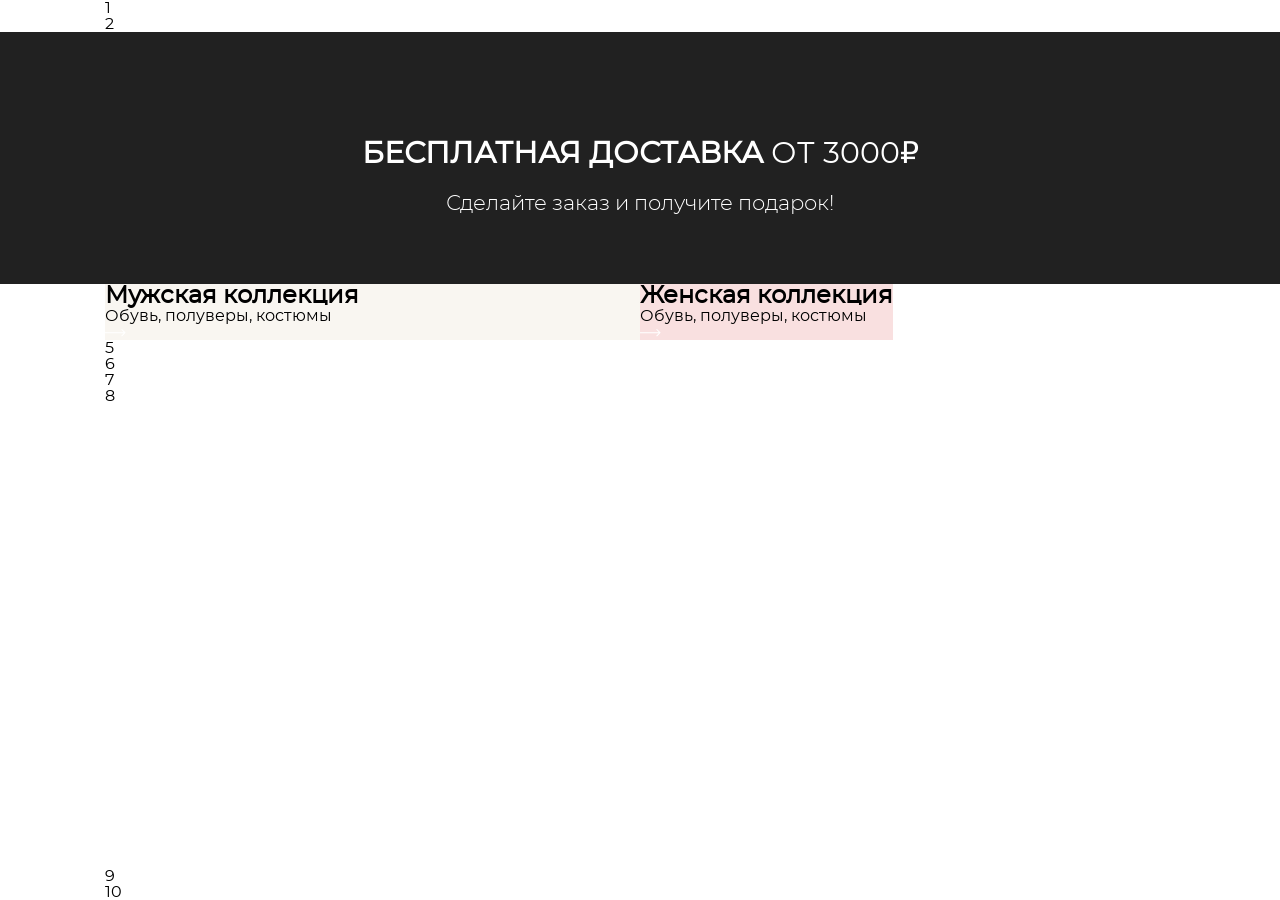
==== index.html @ 70427c7e "Add files via upload" ====
<!DOCTYPE html>
<html lang="ru">

<head>
    <meta charset="UTF-8">
    <meta name="viewport" content="width=device-width, initial-scale=1.0">
    <title>The loop</title>
    <link rel="stylesheet" href="fonts/stylesheet.css">
    <link rel="stylesheet" href="css/style.css">
</head>

<body>
    <header class="header">
        <section class="section header-menu">
            <div class="container">
                1
            </div>
        </section>
        <section class="section banner">
            <div class="container">
                2
            </div>
        </section>
    </header>
    <main>
        <section class="section delivery">
            <div class="container">
                <h2 class="delivery__title">БЕСПЛАТНАЯ ДОСТАВКА <span>ОТ 3000₽</span></h2>
                <p class="delivery__text">Сделайте заказ и получите подарок!</p>
            </div>
        </section>
        <section class="section man-woman">
            <div class="container">
                <div class="man">
                    <h2 class="man-woman__title">Мужская <span>коллекция</span></h2>
                    <p>Обувь, полуверы, костюмы</p>
                    <a class="man-woman__link" href="#">
                        <svg width="21" height="8" viewBox="0 0 21 8" fill="none" xmlns="http://www.w3.org/2000/svg">
                            <path
                                d="M20.3536 4.03556C20.5488 3.8403 20.5488 3.52372 20.3536 3.32846L17.1716 0.146474C16.9763 -0.0487878 16.6597 -0.0487878 16.4645 0.146474C16.2692 0.341737 16.2692 0.658319 16.4645 0.853581L19.2929 3.68201L16.4645 6.51044C16.2692 6.7057 16.2692 7.02228 16.4645 7.21754C16.6597 7.4128 16.9763 7.4128 17.1716 7.21754L20.3536 4.03556ZM-4.37114e-08 4.18201L20 4.18201L20 3.18201L4.37114e-08 3.18201L-4.37114e-08 4.18201Z"
                                fill="white" />
                        </svg>
                    </a>
                </div>
                <div class="woman">
                    <h2 class="man-woman__title">Женская <span>коллекция</span></h2>
                    <p>Обувь, полуверы, костюмы</p>
                    <a class="man-woman__link" href="#">
                        <svg width="21" height="8" viewBox="0 0 21 8" fill="none" xmlns="http://www.w3.org/2000/svg">
                            <path
                                d="M20.3536 4.03556C20.5488 3.8403 20.5488 3.52372 20.3536 3.32846L17.1716 0.146474C16.9763 -0.0487878 16.6597 -0.0487878 16.4645 0.146474C16.2692 0.341737 16.2692 0.658319 16.4645 0.853581L19.2929 3.68201L16.4645 6.51044C16.2692 6.7057 16.2692 7.02228 16.4645 7.21754C16.6597 7.4128 16.9763 7.4128 17.1716 7.21754L20.3536 4.03556ZM-4.37114e-08 4.18201L20 4.18201L20 3.18201L4.37114e-08 3.18201L-4.37114e-08 4.18201Z"
                                fill="white" />
                        </svg>
                    </a>
                </div>
            </div>
        </section>
        <section class="section dress">
            <div class="container">
                5
            </div>
        </section>
        <section class="section  new">
            <div class="container">
                6
            </div>
        </section>
        <section class="section subscribe">
            <div class="container">
                7
            </div>
        </section>
        <section class="section sale">
            <div class="container">
                8
            </div>
        </section>
    </main>
    <footer class="footer">
        <section class="section footer-menu">
            <div class="container">
                9
            </div>
        </section>
        <section class="section copyright">
            <div class="container">
                10
            </div>
        </section>
    </footer>
</body>

</html>
---- fonts/stylesheet.css ----
/*! Generated by Font Squirrel (https://www.fontsquirrel.com) on December 3, 2024 */



@font-face {
    font-family: 'montserratbold';
    src: url('montserrat-bold-webfont.woff2') format('woff2'),
         url('montserrat-bold-webfont.woff') format('woff');
    font-weight: normal;
    font-style: normal;

}




@font-face {
    font-family: 'montserratlight';
    src: url('montserrat-light-webfont.woff2') format('woff2'),
         url('montserrat-light-webfont.woff') format('woff');
    font-weight: normal;
    font-style: normal;

}




@font-face {
    font-family: 'montserratregular';
    src: url('montserrat-regular-webfont.woff2') format('woff2'),
         url('montserrat-regular-webfont.woff') format('woff');
    font-weight: normal;
    font-style: normal;

}
---- css/style.css ----
* {
    margin: 0;
    padding: 0;
    box-sizing: border-box;
}

html, body {
    height: 100%;
    min-height: 100%;
}

body {
    display: flex;
    flex-direction: column;
    font-family: 'montserratregular';
}

main {
    flex-grow: 1;
}

.container {
    max-width: 1100px;
    margin: 0 auto;
    padding-left: 15px;
    padding-right: 15px;
}


/*-------------section delivery-------------*/


.delivery {
    background: #212121;
    color: white;
}

.delivery .container {
    text-align: center;
    padding-top: 80px;
    padding-bottom: 70px;
}

.delivery__title {
    font-size: 30px;
    text-transform: uppercase;
    letter-spacing: 2%;
    margin: 23px;
}

.delivery__title span {
    font-weight: normal;
}

.delivery__text {
    font-family: 'montserratlight';
    font-size: 21px;
}


/*------------section man-woman-----------*/


.man-woman .container {
    display: flex;
    flex-direction: row;
}

.man, woman {
    width: 50%;
}

.man {
    background: #F9F6F1;
}

.woman {
    background: #F9E0E0;
}
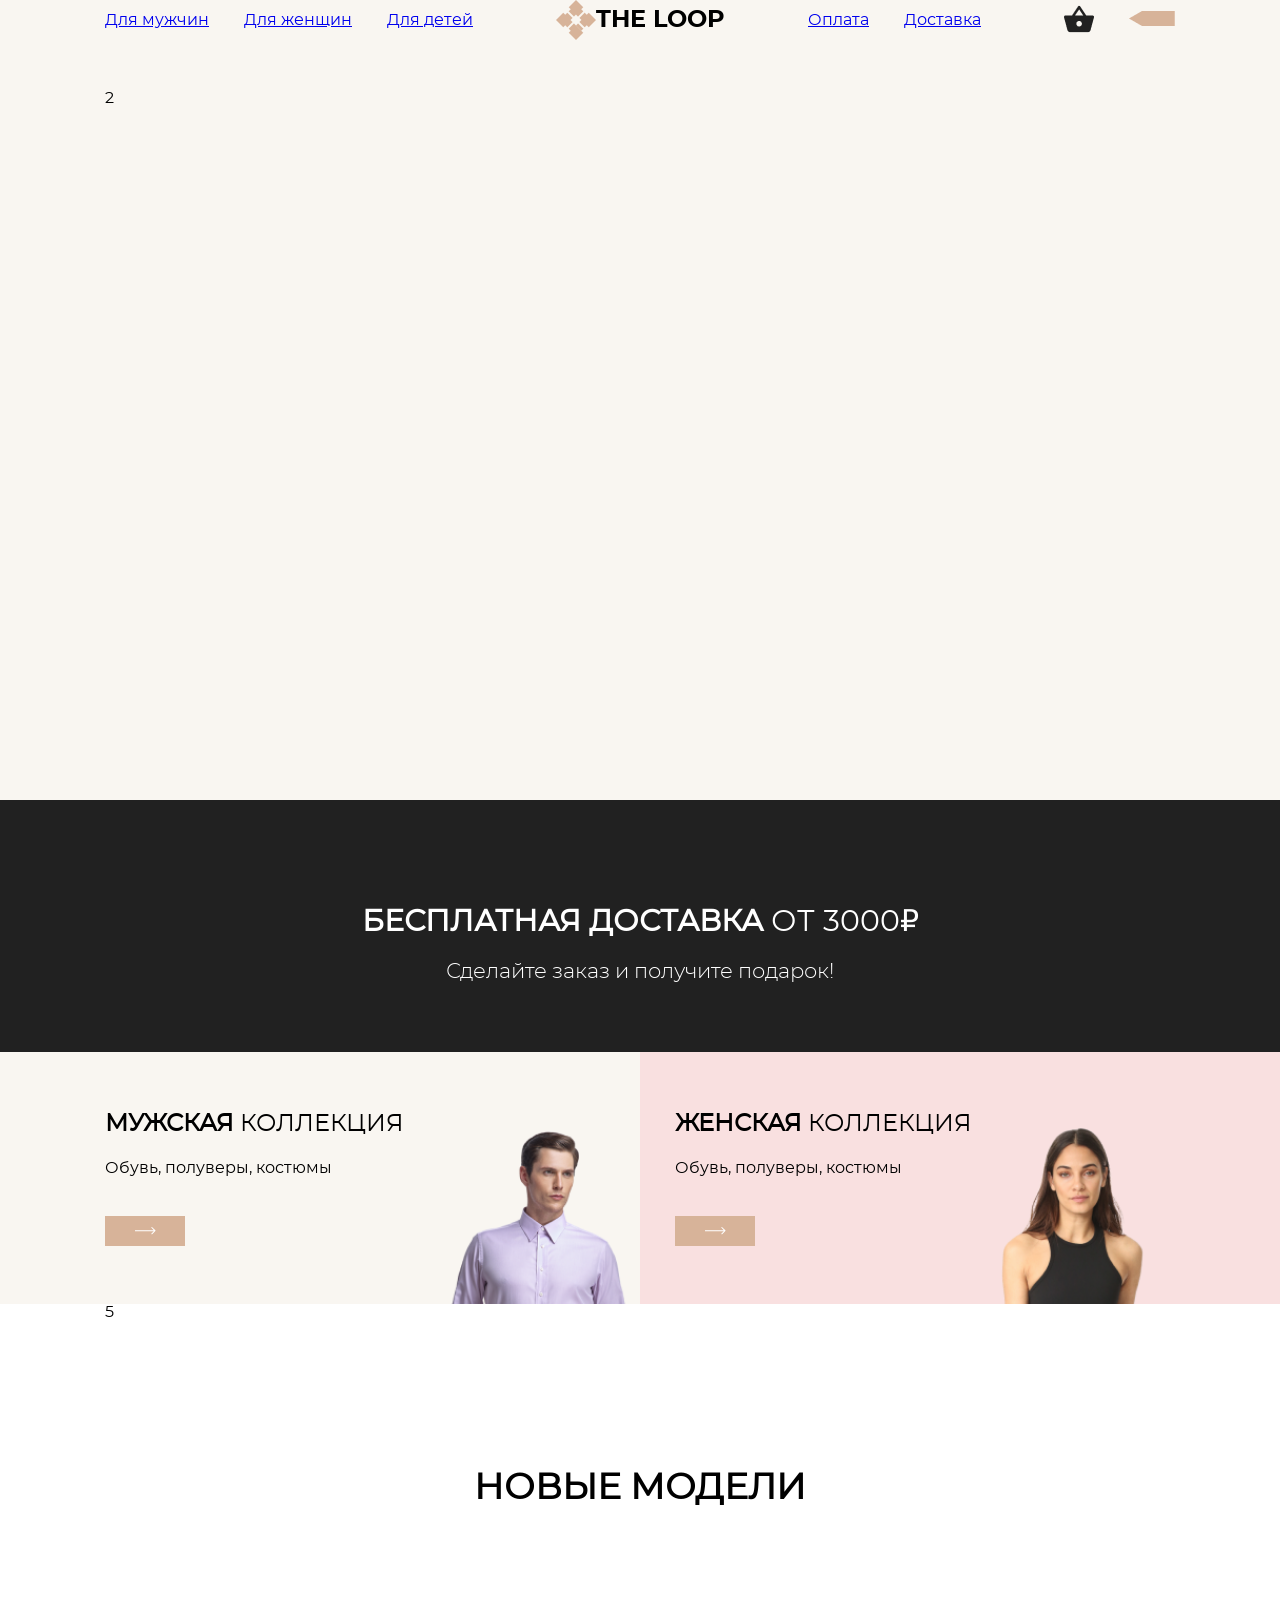
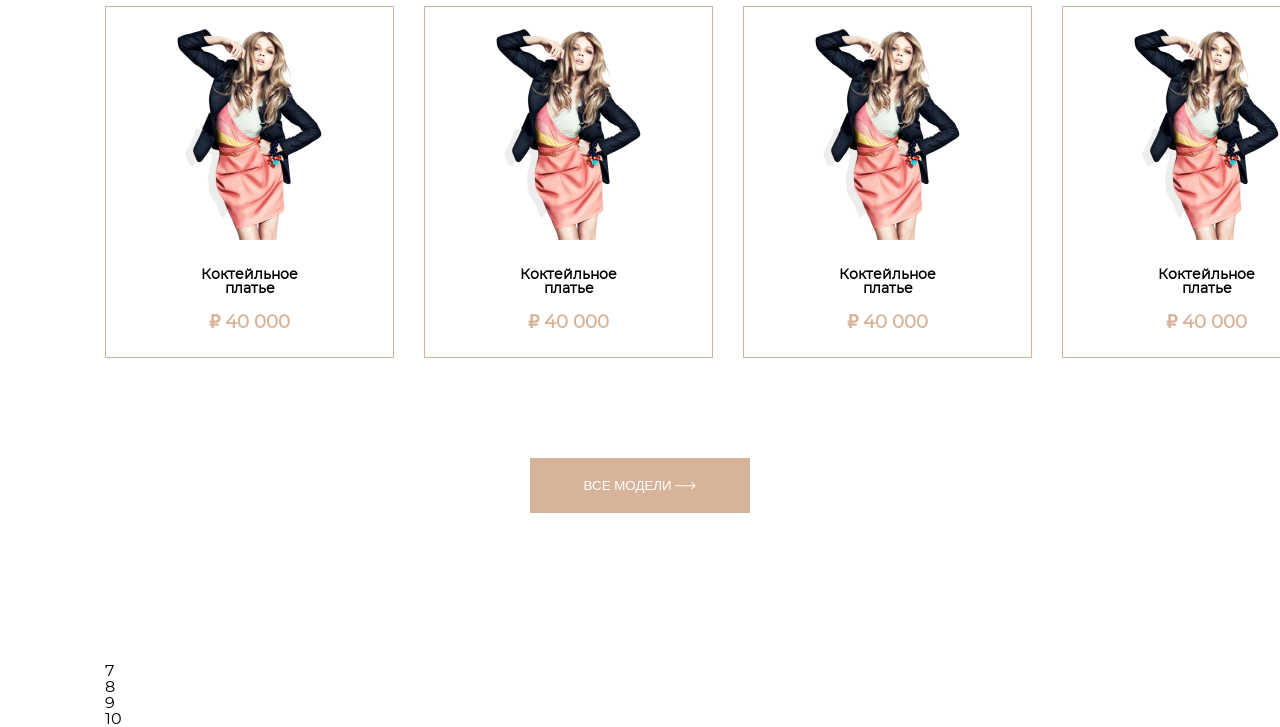
==== commit 04fc6222: "Add files via upload" ====
--- a/index.html
+++ b/index.html
@@ -12,8 +12,41 @@
 <body>
     <header class="header">
         <section class="section header-menu">
-            <div class="container">
-                1
+            <div class="section__wrapper container">
+                <div class="menu">
+                    <ul class="menu__list">
+                        <Li class="menu__item"><a class="menu__link" href="#">Для мужчин</a></Li>
+                        <Li class="menu__item"><a class="menu__link" href="#">Для женщин</a></Li>
+                        <Li class="menu__item"><a class="menu__link" href="#">Для детей</a></Li>
+                    </ul>
+                </div>
+                <div>
+                    <a class="logo header__logo">
+                        <img src="img/logo.png" alt="Логотип">
+                        <h1 class="text">THE LOOP</h1>
+                    </a>
+                    
+                </div>
+                <div class="menu">
+                    <ul class="menu__list">
+                        <li class="menu__item"><a class="menu__link" href="#">Оплата</a></li>
+                        <li class="menu__item"><a class="menu__link" href="#">Доставка</a></li>
+                    </ul>
+                </div>
+                <div class="basket">
+                    <ul class="basket__list">
+                        <li class="basket__item">
+                            <a class="basket__link" href="#">
+                                <img src="img/shopping-basket-button.png" alt="Корзина">
+                            </a>
+                        </li>
+                        <li class="basket__item">
+                            <a class="basket__link" href="#">
+                                <img src="img/basket.png" alt="Количество товаров">
+                            </a>
+                        </li>
+                    </ul>
+                </div>
             </div>
         </section>
         <section class="section banner">
@@ -62,7 +95,39 @@
         </section>
         <section class="section  new">
             <div class="container">
-                6
+                <h2 class="title">НОВЫЕ МОДЕЛИ</h2>
+                <div class="catalog">
+                    <div class="card">
+                        <img class="card__img" src="img/dress.png" alt="Коктейльное платье">
+                        <h3 class="card__title">Коктейльное платье</h3>
+                        <p class="card__price">₽ 40 000</p>
+                    </div>
+
+                    <div class="card">
+                        <img class="card__img" src="img/dress.png" alt="Коктейльное платье">
+                        <h3 class="card__title">Коктейльное платье</h3>
+                        <p class="card__price">₽ 40 000</p>
+                    </div>
+
+                    <div class="card">
+                        <img class="card__img" src="img/dress.png" alt="Коктейльное платье">
+                        <h3 class="card__title">Коктейльное платье</h3>
+                        <p class="card__price">₽ 40 000</p>
+                    </div>
+
+                    <div class="card">
+                        <img class="card__img" src="img/dress.png" alt="Коктейльное платье">
+                        <h3 class="card__title">Коктейльное платье</h3>
+                        <p class="card__price">₽ 40 000</p>
+                    </div>
+                </div>
+                <button class="btn">все модели <svg width="21" height="8" viewBox="0 0 21 8" fill="none"
+                        xmlns="http://www.w3.org/2000/svg">
+                        <path
+                            d="M20.3536 4.03553C20.5488 3.84027 20.5488 3.52369 20.3536 3.32842L17.1716 0.146442C16.9763 -0.0488198 16.6597 -0.0488198 16.4645 0.146442C16.2692 0.341705 16.2692 0.658287 16.4645 0.853549L19.2929 3.68198L16.4645 6.5104C16.2692 6.70567 16.2692 7.02225 16.4645 7.21751C16.6597 7.41277 16.9763 7.41277 17.1716 7.21751L20.3536 4.03553ZM0 4.18198L20 4.18198V3.18198L0 3.18198L0 4.18198Z"
+                            fill="white" />
+                    </svg>
+                </button>
             </div>
         </section>
         <section class="section subscribe">
--- a/css/style.css
+++ b/css/style.css
@@ -66,14 +66,147 @@
     flex-direction: row;
 }
 
-.man, woman {
+.man, .woman {
     width: 50%;
+    padding-top: 60px;
+    padding-bottom: 58px;
 }
 
 .man {
-    background: #F9F6F1;
+    background: url(../img/man.png) no-repeat;
+    background-position-x: right;
+    background-position-y: bottom;
+    background-size: 200px;
 }
 
 .woman {
-    background: #F9E0E0;
+    background: url(../img/woman.png) no-repeat;
+    background-position-x: right;
+    background-position-y: bottom;
+    background-size: 200px;
+    padding-left: 35px;
+}
+
+.man-woman {
+    background: linear-gradient(90deg, #F9F6F1 0%, #F9F6F1 50%, #F9E0E0 50%, #F9E0E0 100%);
+}
+
+.man-woman__title {
+    text-transform: uppercase;
+    font-size: 24px;
+    margin-bottom: 24px;
+}
+
+.man-woman__title span {
+    font-weight: normal;
+}
+
+.man-woman__link {
+    display: flex;
+    justify-content: center;
+    align-items: center;
+    background: #D7B399;
+    width: 80px;
+    height: 30px;
+    margin-top: 40px;
+}
+
+.man-woman__link:hover,
+.man-woman__link:focus {
+    background-color: #000000;
+}
+
+/*---------section new and sale------------*/
+
+.new .container {
+    text-align: center;
+    padding-top: 150px;
+    padding-bottom: 150px;
+}
+
+.title {
+    font-size: 36px;
+}
+
+.btn {
+    background-color: #D7B399;
+    width: 220px;
+    height: 55px;
+    color: white;
+    border: none;
+    text-transform: uppercase;
+}
+
+.btn:hover,
+.btn:focus {
+    background-color: #000000;
+}
+
+.card {
+    border: #D7B399 solid 1px;
+    padding: 22px 25px 25px;
+    text-align: center;
+
+}
+
+.card__title {
+    font-size: 14px;
+    font-weight: 600;
+    margin-top: 25px;
+    margin-bottom: 15px;
+    margin-left: 70px;
+    margin-right: 70px;
+}
+
+.card__price {
+    font-size: 18px;
+    font-weight: 800;
+    color: #D7B399;
+}
+
+.catalog {
+    display: flex;
+    flex-direction: row;
+    gap: 30px;
+    margin-top: 100px;
+    margin-bottom: 100px;
+}
+
+/*-------------menu-----------*/
+
+.header {
+    min-height: 800px;
+    background-color: #F9F6F1;
+}
+
+.header-menu {
+    min-height: 90px;
+}
+
+.section__wrapper {
+    display: flex;
+    flex-direction: row;
+    justify-content: space-between;
+    align-items: center;
+}
+
+ul {
+    display: flex;
+    flex-direction: row;
+    list-style: none;
+    justify-content: center;
+    gap: 35px;
+    align-items: center;
+    
+}
+
+.text {
+    font-family: 'montserratbold';
+    font-size: 24px;
+}
+
+.logo {
+    display: flex;
+    flex-direction: row;
+    align-items: center;
 }
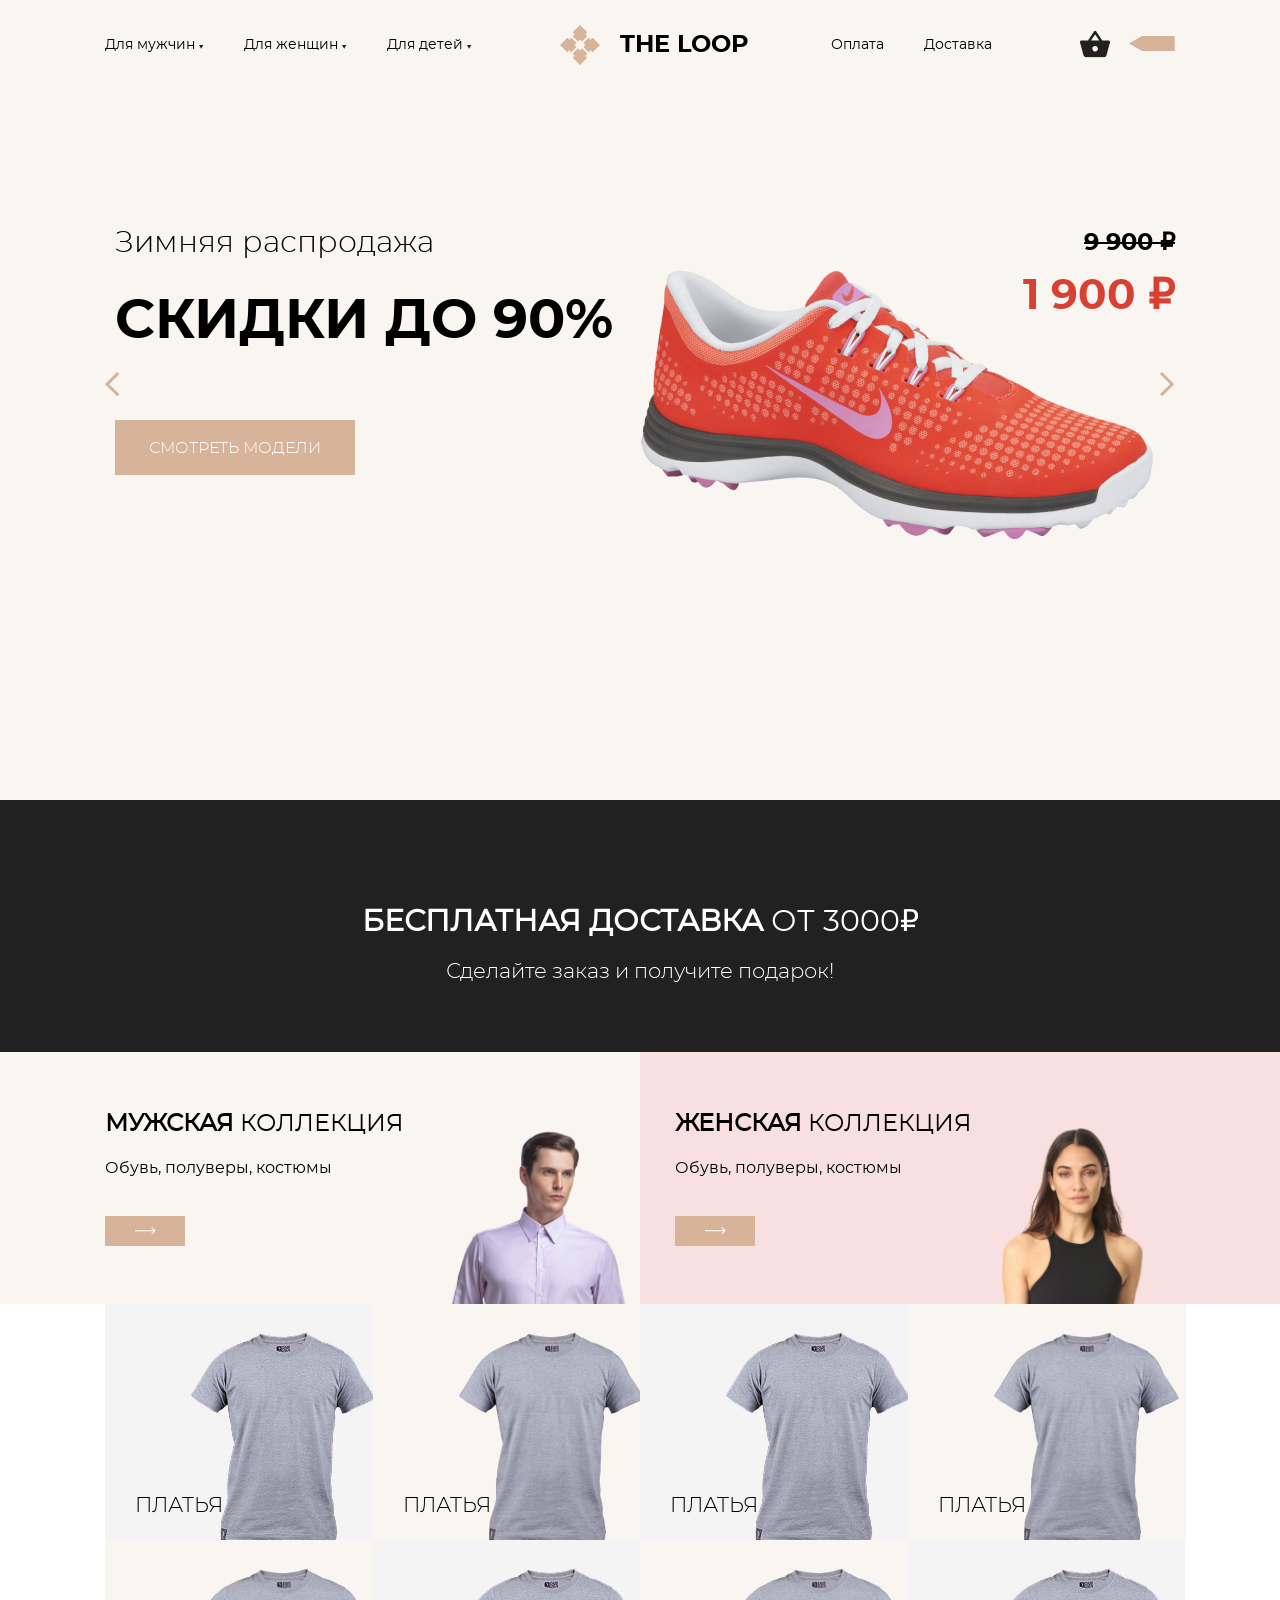
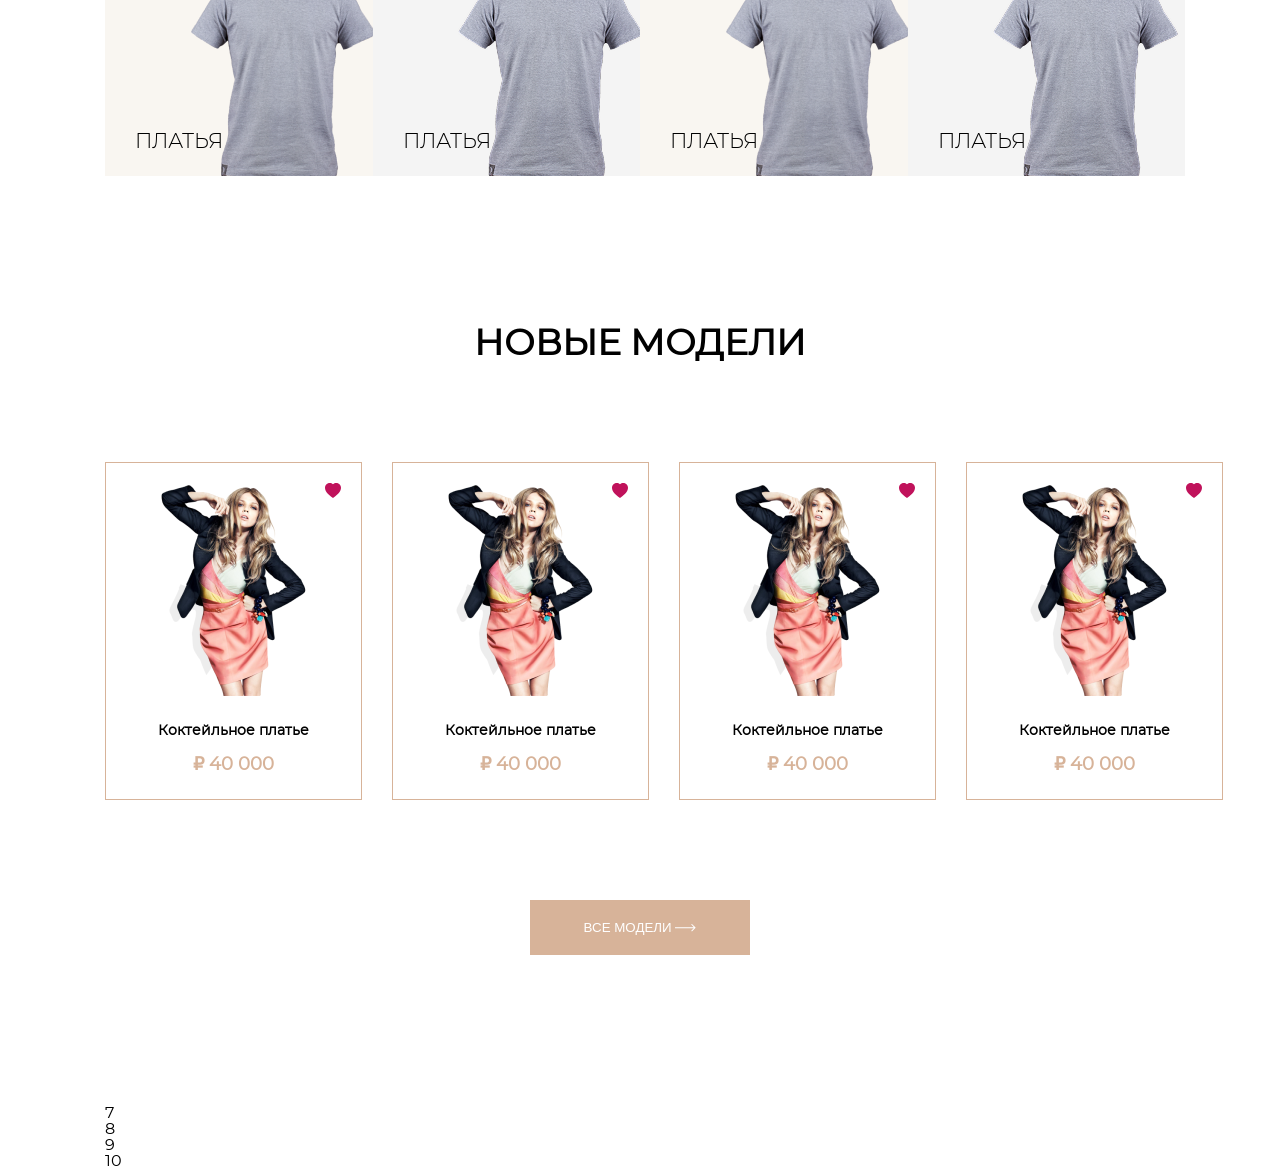
==== commit 209e4fc2: "Add files via upload" ====
--- a/index.html
+++ b/index.html
@@ -12,23 +12,40 @@
 <body>
     <header class="header">
         <section class="section header-menu">
-            <div class="section__wrapper container">
+            <div class="section__wrapper container menu__wrapper">
+                <button class="navbar-toggler" id="navbar-toggler" type="button">
+                    <img src="img/bars.png" width="30px">
+                </button>
                 <div class="menu">
-                    <ul class="menu__list">
-                        <Li class="menu__item"><a class="menu__link" href="#">Для мужчин</a></Li>
-                        <Li class="menu__item"><a class="menu__link" href="#">Для женщин</a></Li>
-                        <Li class="menu__item"><a class="menu__link" href="#">Для детей</a></Li>
+                    <ul class="menu__list arrow">
+                        <Li class="menu__item"><a class="menu__link" href="#">Для мужчин</a>
+                            <svg width="5" height="4" viewBox="0 0 5 4" fill="none" xmlns="http://www.w3.org/2000/svg">
+                                <path d="M2.16507 3.75L5.39421e-06 4.07833e-07L4.33013 2.92811e-08L2.16507 3.75Z"
+                                    fill="#212121" />
+                            </svg>
+                        </Li>
+                        <Li class="menu__item"><a class="menu__link" href="#">Для женщин</a>
+                            <svg width="5" height="4" viewBox="0 0 5 4" fill="none" xmlns="http://www.w3.org/2000/svg">
+                                <path d="M2.16507 3.75L5.39421e-06 4.07833e-07L4.33013 2.92811e-08L2.16507 3.75Z"
+                                    fill="#212121" />
+                            </svg>
+                        </Li>
+                        <Li class="menu__item"><a class="menu__link" href="#">Для детей</a>
+                            <svg width="5" height="4" viewBox="0 0 5 4" fill="none" xmlns="http://www.w3.org/2000/svg">
+                                <path d="M2.16507 3.75L5.39421e-06 4.07833e-07L4.33013 2.92811e-08L2.16507 3.75Z"
+                                    fill="#212121" />
+                            </svg>
+                        </Li>
                     </ul>
                 </div>
-                <div>
-                    <a class="logo header__logo">
-                        <img src="img/logo.png" alt="Логотип">
-                        <h1 class="text">THE LOOP</h1>
-                    </a>
-                    
-                </div>
+
+                <a class="logo header__logo">
+                    <img class="imglogo" src="img/logo.png" alt="Логотип">
+                    <h1 class="text">THE LOOP</h1>
+                </a>
+
                 <div class="menu">
-                    <ul class="menu__list">
+                    <ul class="menu__list noarrow">
                         <li class="menu__item"><a class="menu__link" href="#">Оплата</a></li>
                         <li class="menu__item"><a class="menu__link" href="#">Доставка</a></li>
                     </ul>
@@ -36,12 +53,12 @@
                 <div class="basket">
                     <ul class="basket__list">
                         <li class="basket__item">
-                            <a class="basket__link" href="#">
+                            <a class="basket__link1" href="#">
                                 <img src="img/shopping-basket-button.png" alt="Корзина">
                             </a>
                         </li>
                         <li class="basket__item">
-                            <a class="basket__link" href="#">
+                            <a class="basket__link2" href="#">
                                 <img src="img/basket.png" alt="Количество товаров">
                             </a>
                         </li>
@@ -51,7 +68,47 @@
         </section>
         <section class="section banner">
             <div class="container">
-                2
+                <div class="slider__wrapper">
+                    <div class="slider__list">
+                        <div class="slider__item">
+                            <div class="text">
+                                <p class="textmin">Зимняя распродажа</p>
+                                <h2 class="textbig">СКИДКИ ДО 90%</h2>
+                                <button class="button">СМОТРЕТЬ МОДЕЛИ</button>
+                                </a>
+                            </div>
+                            <div class="price">
+                                <p class="priceold">9 900 ₽</p>
+                                <p class="pricenew">1 900 ₽</p>
+                            </div>
+                        </div>
+                        <!-- <div class="buttonpanel">
+                            <svg class="panel" width="40" height="7" viewBox="0 0 40 7" fill="none"
+                                xmlns="http://www.w3.org/2000/svg">
+                                <rect width="40" height="7" fill="#CECECE" />
+                            </svg>
+                            <svg class="panel" width="40" height="7" viewBox="0 0 40 7" fill="none"
+                                xmlns="http://www.w3.org/2000/svg">
+                                <rect width="40" height="7" fill="#D7B399" />
+                            </svg>
+                            <svg class="panel" width="40" height="7" viewBox="0 0 40 7" fill="none"
+                                xmlns="http://www.w3.org/2000/svg">
+                                <rect width="40" height="7" fill="#CECECE" />
+                            </svg>
+                            <svg class="panel" width="40" height="7" viewBox="0 0 40 7" fill="none"
+                                xmlns="http://www.w3.org/2000/svg">
+                                <rect width="40" height="7" fill="#CECECE" />
+                            </svg>
+                        </div>  -->
+                    </div>
+                    <button class="buttonarrow arrowleft">
+                        <img src="img/Group 2.7.png" alt="">
+                    </button>
+                    <button class="buttonarrow arrowright">
+                        <img src="img/Group 2.7 (1).png" alt="">
+                    </button>
+                </div>
+
             </div>
         </section>
     </header>
@@ -89,9 +146,39 @@
             </div>
         </section>
         <section class="section dress">
-            <div class="container">
-                5
-            </div>
+            <div class="container dress__wrapper">
+                <div class="dress__item">
+                    <p class="dress__text">ПЛАТЬЯ</p>
+                    <img src="img/tshirt1.png" alt="">
+                </div>
+                <div class="dress__item">
+                    <p class="dress__text">ПЛАТЬЯ</p>
+                    <img src="img/tshirt2.png" alt="">
+                </div>
+                <div class="dress__item">
+                    <p class="dress__text">ПЛАТЬЯ</p>
+                    <img src="img/tshirt1.png" alt="">
+                </div>
+                <div class="dress__item">
+                    <p class="dress__text">ПЛАТЬЯ</p>
+                    <img src="img/tshirt2.png" alt="">
+                </div>
+                <div class="dress__item">
+                    <p class="dress__text">ПЛАТЬЯ</p>
+                    <img src="img/tshirt2.png" alt="">
+                </div>
+                <div class="dress__item">
+                    <p class="dress__text">ПЛАТЬЯ</p>
+                    <img src="img/tshirt1.png" alt="">
+                </div>
+                <div class="dress__item">
+                    <p class="dress__text">ПЛАТЬЯ</p>
+                    <img src="img/tshirt2.png" alt="">
+                </div>
+                <div class="dress__item">
+                    <p class="dress__text">ПЛАТЬЯ</p>
+                    <img src="img/tshirt1.png" alt="">
+                </div>
         </section>
         <section class="section  new">
             <div class="container">
@@ -101,24 +188,44 @@
                         <img class="card__img" src="img/dress.png" alt="Коктейльное платье">
                         <h3 class="card__title">Коктейльное платье</h3>
                         <p class="card__price">₽ 40 000</p>
-                    </div>
-
-                    <div class="card">
-                        <img class="card__img" src="img/dress.png" alt="Коктейльное платье">
-                        <h3 class="card__title">Коктейльное платье</h3>
-                        <p class="card__price">₽ 40 000</p>
-                    </div>
-
-                    <div class="card">
-                        <img class="card__img" src="img/dress.png" alt="Коктейльное платье">
-                        <h3 class="card__title">Коктейльное платье</h3>
-                        <p class="card__price">₽ 40 000</p>
-                    </div>
-
-                    <div class="card">
-                        <img class="card__img" src="img/dress.png" alt="Коктейльное платье">
-                        <h3 class="card__title">Коктейльное платье</h3>
-                        <p class="card__price">₽ 40 000</p>
+                        <svg xmlns="http://www.w3.org/2000/svg" width="16" height="16" fill="currentColor"
+                            class="bi bi-heart-fill" viewBox="0 0 16 16">
+                            <path fill-rule="evenodd"
+                                d="M8 1.314C12.438-3.248 23.534 4.735 8 15-7.534 4.736 3.562-3.248 8 1.314" />
+                        </svg>
+                    </div>
+
+                    <div class="card">
+                        <img class="card__img" src="img/dress.png" alt="Коктейльное платье">
+                        <h3 class="card__title">Коктейльное платье</h3>
+                        <p class="card__price">₽ 40 000</p>
+                        <svg xmlns="http://www.w3.org/2000/svg" width="16" height="16" fill="currentColor"
+                            class="bi bi-heart-fill" viewBox="0 0 16 16">
+                            <path fill-rule="evenodd"
+                                d="M8 1.314C12.438-3.248 23.534 4.735 8 15-7.534 4.736 3.562-3.248 8 1.314" />
+                        </svg>
+                    </div>
+
+                    <div class="card">
+                        <img class="card__img" src="img/dress.png" alt="Коктейльное платье">
+                        <h3 class="card__title">Коктейльное платье</h3>
+                        <p class="card__price">₽ 40 000</p>
+                        <svg xmlns="http://www.w3.org/2000/svg" width="16" height="16" fill="currentColor"
+                            class="bi bi-heart-fill" viewBox="0 0 16 16">
+                            <path fill-rule="evenodd"
+                                d="M8 1.314C12.438-3.248 23.534 4.735 8 15-7.534 4.736 3.562-3.248 8 1.314" />
+                        </svg>
+                    </div>
+
+                    <div class="card">
+                        <img class="card__img" src="img/dress.png" alt="Коктейльное платье">
+                        <h3 class="card__title">Коктейльное платье</h3>
+                        <p class="card__price">₽ 40 000</p>
+                        <svg xmlns="http://www.w3.org/2000/svg" width="16" height="16" fill="currentColor"
+                            class="bi bi-heart-fill" viewBox="0 0 16 16">
+                            <path fill-rule="evenodd"
+                                d="M8 1.314C12.438-3.248 23.534 4.735 8 15-7.534 4.736 3.562-3.248 8 1.314" />
+                        </svg>
                     </div>
                 </div>
                 <button class="btn">все модели <svg width="21" height="8" viewBox="0 0 21 8" fill="none"
@@ -153,6 +260,17 @@
             </div>
         </section>
     </footer>
+
+    <script type="text/javascript">
+        const btn = document.getElementById("navbar-toggler");//выбрать элемент кнопку
+        const menus = document.querySelectorAll(".menu");//выбрать все меню
+        btn.addEventListener("click", () => {//когда пользователь кликнет по кнопке
+            for (let el of menus) { //перебрать все меню и к каждому
+                el.classList.toggle("show"); //применить/убрать стиль show
+            }
+        })
+    </script>
+
 </body>
 
 </html>
--- a/css/style.css
+++ b/css/style.css
@@ -4,12 +4,14 @@
     box-sizing: border-box;
 }
 
-html, body {
+html,
+body {
     height: 100%;
     min-height: 100%;
 }
 
 body {
+    min-width: 320px;
     display: flex;
     flex-direction: column;
     font-family: 'montserratregular';
@@ -66,7 +68,8 @@
     flex-direction: row;
 }
 
-.man, .woman {
+.man,
+.woman {
     width: 50%;
     padding-top: 60px;
     padding-bottom: 58px;
@@ -80,7 +83,7 @@
 }
 
 .woman {
-    background: url(../img/woman.png) no-repeat;
+    background: url('../img/woman.png') no-repeat;
     background-position-x: right;
     background-position-y: bottom;
     background-size: 200px;
@@ -154,8 +157,6 @@
     font-weight: 600;
     margin-top: 25px;
     margin-bottom: 15px;
-    margin-left: 70px;
-    margin-right: 70px;
 }
 
 .card__price {
@@ -180,7 +181,12 @@
 }
 
 .header-menu {
+    background-color: #F9F6F1;
     min-height: 90px;
+    position: fixed;
+    width: 100%;
+    top: 0;
+    z-index: 100;
 }
 
 .section__wrapper {
@@ -188,6 +194,7 @@
     flex-direction: row;
     justify-content: space-between;
     align-items: center;
+    min-height: 90px;
 }
 
 ul {
@@ -197,16 +204,367 @@
     justify-content: center;
     gap: 35px;
     align-items: center;
-    
+
+}
+
+.imglogo {
+    margin-right: 10px;
 }
 
 .text {
     font-family: 'montserratbold';
     font-size: 24px;
+    margin-left: 10px;
 }
 
 .logo {
     display: flex;
     flex-direction: row;
     align-items: center;
+}
+
+.menu__item {
+    margin-right: 5px;
+    font-size: 14px;
+}
+
+.menu__link {
+    text-decoration: none;
+    color: #000000;
+    padding: 15px 0 15px 0;
+}
+
+.menu__link:hover {
+    color: #D7B399;
+}
+
+.basket__link1 {
+    margin-right: -8px;
+}
+
+.basket__link2 {
+    margin-left: -8px;
+}
+
+.navbar-toggler {
+    display: none;
+}
+
+/*---------banner------------*/
+
+.banner {
+    margin-top: 90px;
+}
+
+.slider__item {
+    padding-top: 138px;
+    display: flex;
+    justify-content: space-between;
+    min-height: 564px;
+    background: url('../img/running_shoes_PNG5823.png') no-repeat right center;
+
+}
+
+.textbig {
+    margin-top: 36px;
+    margin-bottom: 71px;
+    font-size: 55px;
+    font-family: 'montserratbold';
+    font-weight: bold;
+    text-transform: uppercase;
+}
+
+.textmin {
+    font-family: 'montserratlight';
+    font-size: 30px;
+}
+
+.button {
+    font-size: 16px;
+    color: white;
+    padding: 18px 30px 18px 30px;
+    border: none;
+    background-color: #D7B399;
+    text-transform: uppercase;
+    width: 240px;
+    height: 55px;
+    font-family: 'montserratlight';
+}
+
+.price {
+    font-family: 'montserratbold';
+    font-weight: bold;
+    text-transform: uppercase;
+    text-align: right;
+}
+
+.priceold {
+    text-decoration-line: line-through;
+    font-size: 24px;
+}
+
+.pricenew {
+    color: #D84033;
+    font-size: 42px;
+    margin-top: 14px;
+}
+
+.slider__wrapper {
+    position: relative;
+}
+
+.buttonarrow {
+    position: absolute;
+    top: 50%;
+}
+
+.arrowleft {
+    left: -100px;
+    display: flex;
+    flex-direction: row;
+    justify-content: center;
+    background: none;
+    border: none;
+}
+
+.arrowright {
+    right: -100px;
+    display: flex;
+    flex-direction: row;
+    justify-content: center;
+    background: none;
+    border: none;
+}
+
+.buttonpanel {
+    display: flex;
+    flex-direction: row;
+    justify-content: center;
+    position: absolute;
+    top: 723px;
+}
+
+.panel {
+    margin: 15px;
+}
+
+.button:hover,
+.button:focus {
+    background-color: #000000;
+}
+
+/*---------dress-----------*/
+
+.dress__wrapper {
+    display: flex;
+    flex-direction: row;
+    flex-wrap: wrap;
+}
+
+.dress__item {
+    width: 25%;
+    height: 236px;
+    text-align: right;
+    position: relative;
+}
+
+.dress__text {
+    position: absolute;
+    text-transform: uppercase;
+    left: 30px;
+    bottom: 24px;
+    font-size: 21px;
+    font-family: 'montserratlight';
+}
+
+
+/*---------experience--------*/
+
+/* .card:nth-child(2) {
+    position: fixed;
+    top: 200px;
+    left: 300px;
+    z-index: 100;
+
+}
+
+.new {
+    position: relative;
+} */
+
+.card {
+    position: relative;
+}
+
+.card .bi-heart-fill {
+    fill: rgb(192, 18, 91);
+    position: absolute;
+    top: 20px;
+    right: 20px;
+}
+
+/*-----------*/
+
+/*.subscribe img {
+    float: left;
+    margin-bottom: 20px;
+    margin-right: 20px;
+} */
+
+/*----------media----------*/
+
+@media(max-width:1326px) {
+    .arrowleft {
+        left: 0;
+    }
+
+    .arrowright {
+        right: 0;
+    }
+}
+
+@media(max-width:1200px) {
+    .catalog {
+        flex-wrap: wrap;
+        justify-content: center;
+    }
+}
+
+@media(max-width:1200px) {
+    .card {
+        width: 45%;
+    }
+
+    .card__img {
+        width: 80%;
+    }
+}
+
+@media(max-width:1200px) {
+    .dress__item {
+        width: 25%;
+    }
+}
+
+@media(max-width:1100px) {
+    .container {
+        width: auto;
+        padding: 0 30px;
+    }
+}
+
+@media(max-width:992px) {
+    .menu__wrapper {
+        flex-wrap: wrap;
+    }
+
+    .logo {
+        order: -1;
+        width: 100%;
+    }
+}
+
+@media(max-width:768px) {
+    .logo {
+        order: -1;
+        width: 70%;
+    }
+
+    .basket {
+        order: -1;
+        text-align: right;
+    }
+}
+
+@media(max-width:1110px) {
+    .dress__item {
+        width: 33%;
+    }
+}
+
+@media(max-width:768px) {
+    .man-woman .container {
+        flex-direction: column;
+    }
+
+    .man,
+    .woman {
+        width: 100%;
+    }
+
+    .man-woman {
+        background: linear-gradient(180deg, #F9F6F1 0%, #F9F6F1 50%, #F9E0E0 50%, #F9E0E0 100%);
+    }
+}
+
+@media(max-width:768px) {
+    .slider__wrapper {
+        display: none;
+    }
+
+    .slider__item {
+        display: none;
+    }
+
+    .header {
+        min-height: 90px;
+    }
+}
+
+@media(max-width:600px) {
+
+    .basket,
+    .menu {
+        display: none;
+        width: 100%;
+    }
+
+    .navbar-toggler {
+        display: block;
+    }
+
+    .menu__list {
+        flex-direction: column;
+    }
+
+    .arrow {
+        margin-top: 15px;
+        margin-bottom: 25px;
+    }
+
+    .noarrow {
+        margin-top: 25px;
+        margin-bottom: 15px;
+    }
+    
+    .menu__list {
+        align-items: first baseline;
+    }
+}
+
+.show {
+    display: block;
+}
+
+@media(max-width:576px) {
+    .card {
+        width: 90%;
+    }
+
+    .new .container {
+        padding-top: 150px;
+        padding-bottom: 150px;
+    }
+}
+
+@media(max-width:900px) {
+    .dress__item {
+        width: 50%;
+    }
+}
+
+@media(max-width:620px) {
+    .dress__item {
+        width: 100%;
+    }
 }
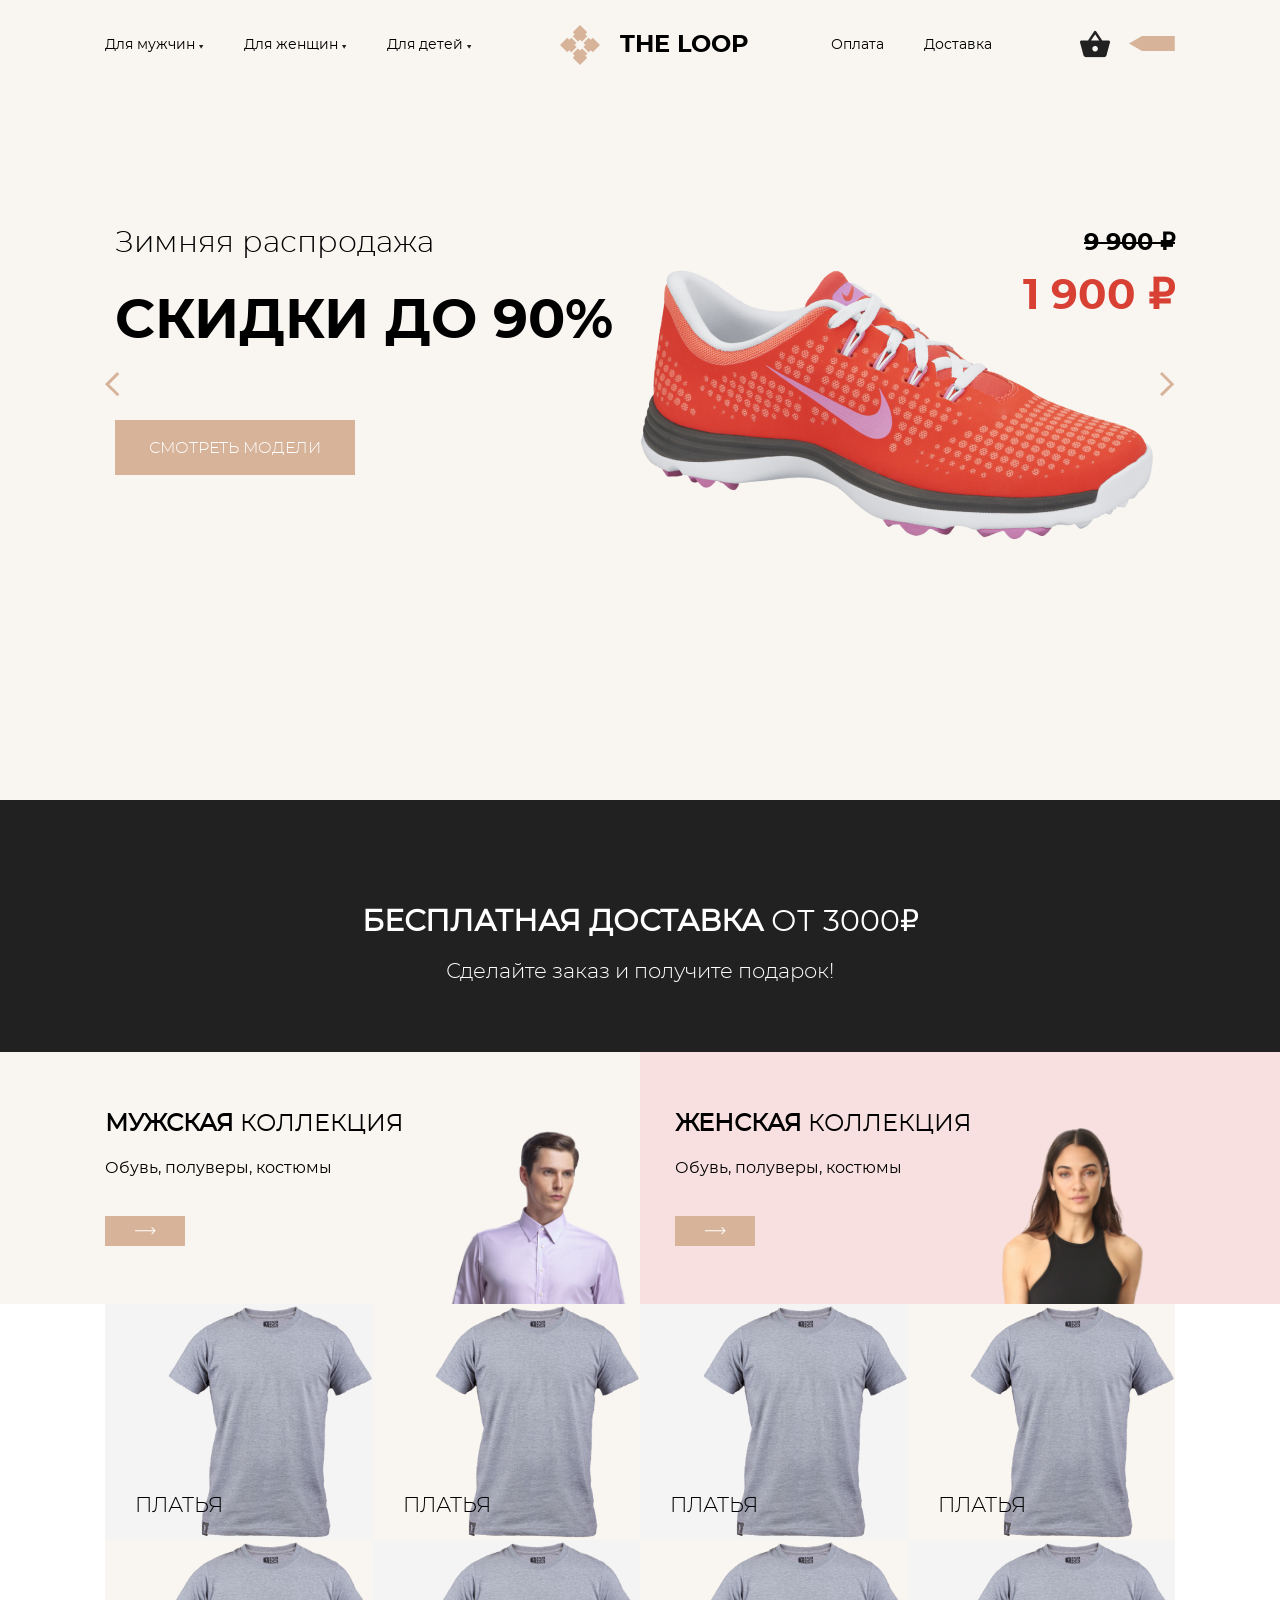
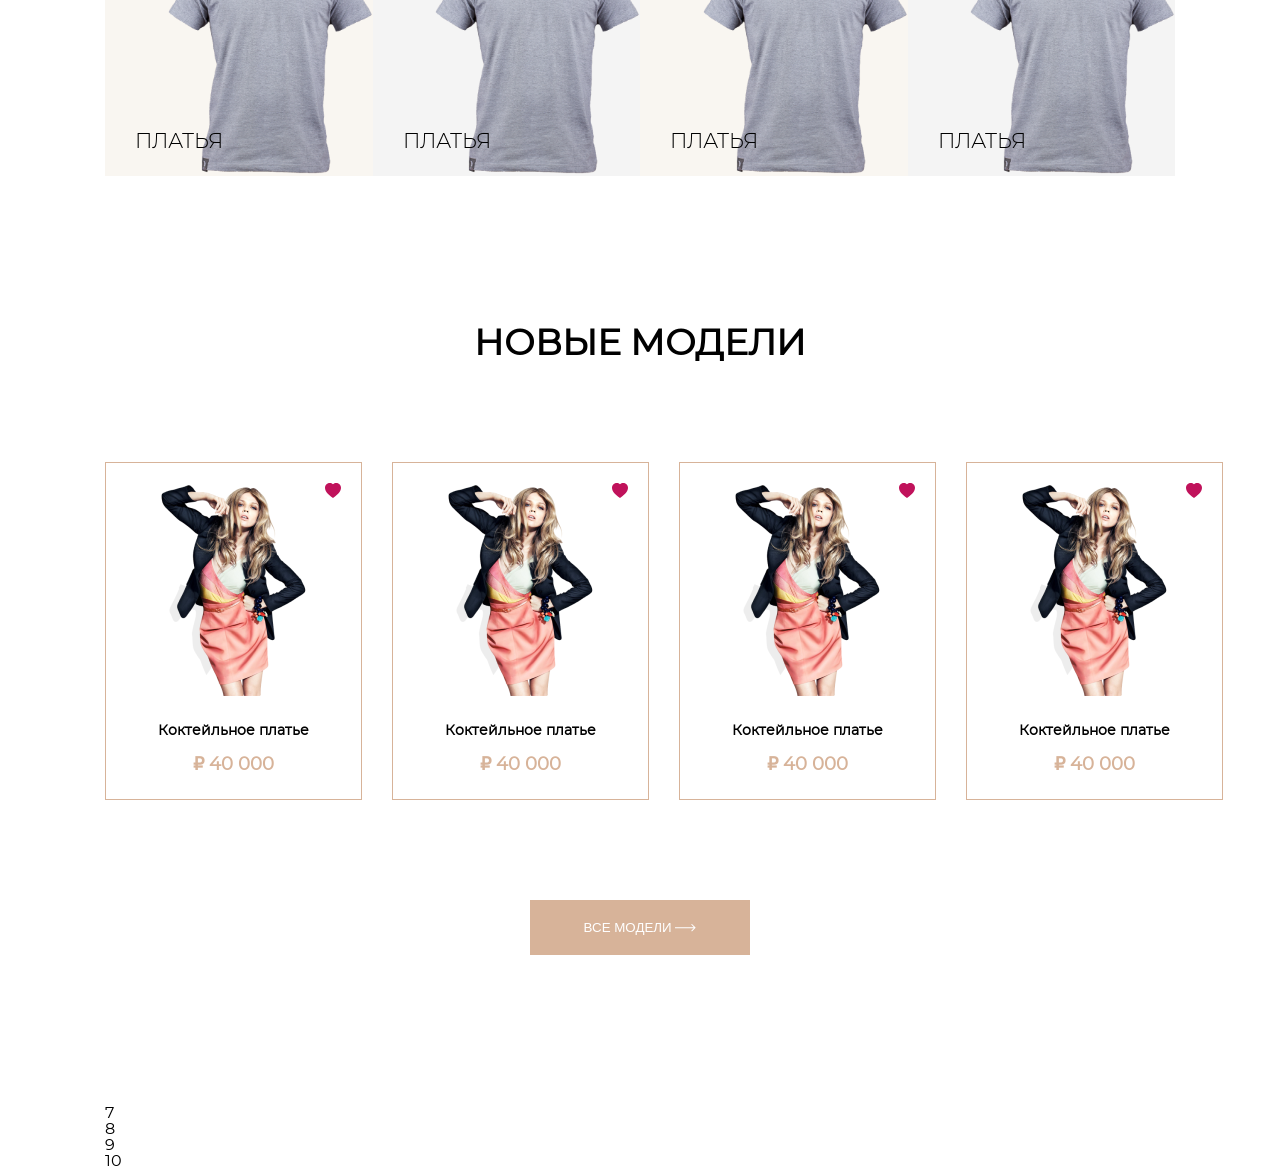
==== commit c47d25f2: "Add files via upload" ====
--- a/index.html
+++ b/index.html
@@ -7,6 +7,7 @@
     <title>The loop</title>
     <link rel="stylesheet" href="fonts/stylesheet.css">
     <link rel="stylesheet" href="css/style.css">
+    <link rel="icon" type="image/ico" sizes="32x32" href="img/logo.png">
 </head>
 
 <body>
@@ -147,37 +148,37 @@
         </section>
         <section class="section dress">
             <div class="container dress__wrapper">
-                <div class="dress__item">
-                    <p class="dress__text">ПЛАТЬЯ</p>
-                    <img src="img/tshirt1.png" alt="">
-                </div>
-                <div class="dress__item">
-                    <p class="dress__text">ПЛАТЬЯ</p>
-                    <img src="img/tshirt2.png" alt="">
-                </div>
-                <div class="dress__item">
-                    <p class="dress__text">ПЛАТЬЯ</p>
-                    <img src="img/tshirt1.png" alt="">
-                </div>
-                <div class="dress__item">
-                    <p class="dress__text">ПЛАТЬЯ</p>
-                    <img src="img/tshirt2.png" alt="">
-                </div>
-                <div class="dress__item">
-                    <p class="dress__text">ПЛАТЬЯ</p>
-                    <img src="img/tshirt2.png" alt="">
-                </div>
-                <div class="dress__item">
-                    <p class="dress__text">ПЛАТЬЯ</p>
-                    <img src="img/tshirt1.png" alt="">
-                </div>
-                <div class="dress__item">
-                    <p class="dress__text">ПЛАТЬЯ</p>
-                    <img src="img/tshirt2.png" alt="">
-                </div>
-                <div class="dress__item">
-                    <p class="dress__text">ПЛАТЬЯ</p>
-                    <img src="img/tshirt1.png" alt="">
+                <div class="dress__item grey">
+                    <p class="dress__text">ПЛАТЬЯ</p>
+                    <img src="img/tshirt.png" alt="">
+                </div>
+                <div class="dress__item cream">
+                    <p class="dress__text">ПЛАТЬЯ</p>
+                    <img src="img/tshirt.png" alt="">
+                </div>
+                <div class="dress__item grey">
+                    <p class="dress__text">ПЛАТЬЯ</p>
+                    <img src="img/tshirt.png" alt="">
+                </div>
+                <div class="dress__item cream">
+                    <p class="dress__text">ПЛАТЬЯ</p>
+                    <img src="img/tshirt.png" alt="">
+                </div>
+                <div class="dress__item cream">
+                    <p class="dress__text">ПЛАТЬЯ</p>
+                    <img src="img/tshirt.png" alt="">
+                </div>
+                <div class="dress__item grey">
+                    <p class="dress__text">ПЛАТЬЯ</p>
+                    <img src="img/tshirt.png" alt="">
+                </div>
+                <div class="dress__item cream">
+                    <p class="dress__text">ПЛАТЬЯ</p>
+                    <img src="img/tshirt.png" alt="">
+                </div>
+                <div class="dress__item grey">
+                    <p class="dress__text">ПЛАТЬЯ</p>
+                    <img src="img/tshirt.png" alt="">
                 </div>
         </section>
         <section class="section  new">
--- a/css/style.css
+++ b/css/style.css
@@ -377,7 +377,17 @@
     font-family: 'montserratlight';
 }
 
-
+.grey {
+    background: #f4f4f4;
+}
+
+.cream {
+    background: #f9f6f1;
+}
+
+.dress__item img {
+    height: 100%;
+}
 /*---------experience--------*/
 
 /* .card:nth-child(2) {
